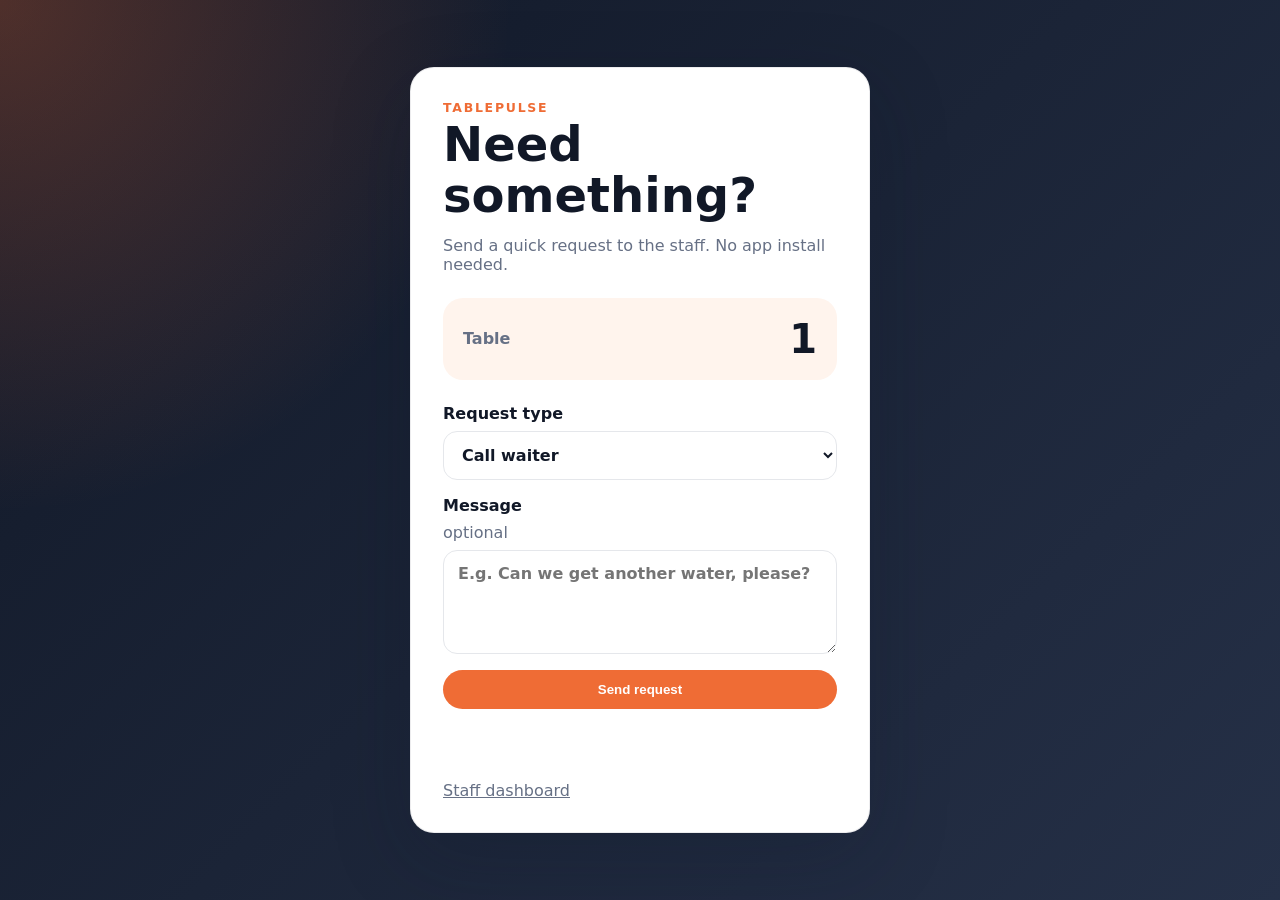
==== public/index.html @ edd1ac7f "Initial TablePulse restaurant app" ====
<!doctype html>
<html lang="en">
<head>
  <meta charset="utf-8">
  <meta name="viewport" content="width=device-width, initial-scale=1">
  <title>TablePulse · Guest request</title>
  <link rel="stylesheet" href="styles.css">
</head>
<body class="guest-shell">
  <main class="card guest-card">
    <div class="eyebrow">TablePulse</div>
    <h1>Need something?</h1>
    <p class="muted">Send a quick request to the staff. No app install needed.</p>

    <section class="table-banner">
      <span>Table</span>
      <strong id="tableNumber">—</strong>
    </section>

    <form id="ticketForm" class="stack">
      <label>
        Request type
        <select id="type" required>
          <option value="service">Call waiter</option>
          <option value="payment">Ask for bill</option>
          <option value="cleaning">Clean table</option>
          <option value="order_issue">Order issue</option>
          <option value="feedback">Feedback</option>
        </select>
      </label>

      <label>
        Message <span class="optional">optional</span>
        <textarea id="message" rows="4" placeholder="E.g. Can we get another water, please?"></textarea>
      </label>

      <button class="primary" type="submit">Send request</button>
    </form>

    <p id="notice" class="notice" role="status"></p>
    <a class="dashboard-link" href="dashboard.html">Staff dashboard</a>
  </main>

  <script src="app.js"></script>
  <script>TablePulse.initGuest();</script>
</body>
</html>
---- public/styles.css ----
:root {
  --bg: #111827;
  --card: #ffffff;
  --ink: #111827;
  --muted: #667085;
  --line: #e5e7eb;
  --brand: #ef6c35;
  --brand-dark: #d85722;
  --ok: #0f9f6e;
  --warn: #b7791f;
  --shadow: 0 24px 80px rgba(15, 23, 42, 0.22);
  font-family: Inter, ui-sans-serif, system-ui, -apple-system, BlinkMacSystemFont, "Segoe UI", sans-serif;
}

* { box-sizing: border-box; }
body { margin: 0; color: var(--ink); background: #f6f7fb; }
.guest-shell {
  min-height: 100vh;
  display: grid;
  place-items: center;
  padding: 24px;
  background:
    radial-gradient(circle at top left, rgba(239, 108, 53, .28), transparent 32rem),
    linear-gradient(135deg, #111827, #253047);
}
.card, .panel {
  background: var(--card);
  border: 1px solid rgba(17, 24, 39, .08);
  border-radius: 24px;
  box-shadow: var(--shadow);
}
.guest-card { width: min(100%, 460px); padding: 32px; }
.eyebrow { color: var(--brand); font-size: .78rem; font-weight: 800; letter-spacing: .14em; text-transform: uppercase; }
h1, h2 { margin: .25rem 0 .75rem; line-height: 1.05; }
h1 { font-size: clamp(2rem, 5vw, 3rem); }
h2 { font-size: 1.2rem; }
.muted { color: var(--muted); }
.stack { display: grid; gap: 16px; }
label { display: grid; gap: 8px; font-weight: 700; }
.optional { color: var(--muted); font-weight: 500; }
input, select, textarea {
  width: 100%; border: 1px solid var(--line); border-radius: 14px; padding: 13px 14px;
  font: inherit; background: #fff; color: var(--ink);
}
textarea { resize: vertical; }
button {
  border: 0; border-radius: 999px; padding: 12px 18px; font-weight: 800; cursor: pointer;
  transition: transform .14s ease, filter .14s ease;
}
button:hover { transform: translateY(-1px); filter: brightness(.98); }
.primary { background: var(--brand); color: white; width: 100%; }
.secondary { background: #eef2f7; color: #172033; }
.table-banner {
  margin: 24px 0; padding: 18px 20px; border-radius: 20px; background: #fff4ed;
  display: flex; align-items: center; justify-content: space-between;
}
.table-banner span { color: var(--muted); font-weight: 700; }
.table-banner strong { font-size: 2.5rem; }
.notice { min-height: 1.5rem; font-weight: 700; }
.notice.ok { color: var(--ok); }
.notice.error { color: #c81e1e; }
.dashboard-link { display: inline-block; margin-top: 16px; color: var(--muted); }
.topbar {
  display: flex; justify-content: space-between; gap: 16px; align-items: center; padding: 28px;
  background: #fff; border-bottom: 1px solid var(--line);
}
.actions { display: flex; gap: 10px; flex-wrap: wrap; }
.dashboard-grid {
  display: grid; grid-template-columns: 320px 1fr; gap: 20px; padding: 24px; max-width: 1180px; margin: 0 auto;
}
.panel { padding: 22px; box-shadow: 0 12px 30px rgba(15, 23, 42, .08); }
.stats-panel, .qr-panel { align-self: start; }
.qr-panel { grid-column: 1; }
.queue-panel { grid-row: 1 / span 2; grid-column: 2; }
.stats { display: grid; grid-template-columns: repeat(3, 1fr); gap: 10px; margin: 18px 0; }
.stats div { background: #f8fafc; border-radius: 16px; padding: 14px; }
.stats strong { display: block; font-size: 1.8rem; }
.stats span { color: var(--muted); font-size: .86rem; }
.filter-label { margin-top: 14px; }
.inline-form { display: flex; gap: 10px; }
.inline-form input { max-width: 110px; }
.link-box { display: block; margin-top: 14px; padding: 12px; background: #111827; color: #e5e7eb; border-radius: 12px; white-space: normal; word-break: break-all; }
.section-head { display: flex; justify-content: space-between; align-items: center; gap: 12px; }
.pill { border-radius: 999px; padding: 6px 10px; background: #fef3c7; color: #92400e; font-size: .82rem; font-weight: 800; }
.pill.online { background: #d1fae5; color: #065f46; }
.ticket-list { display: grid; gap: 12px; margin-top: 16px; }
.ticket {
  border: 1px solid var(--line); border-radius: 18px; padding: 16px;
  display: grid; grid-template-columns: 1fr auto; gap: 12px; align-items: center;
}
.ticket h3 { margin: 0 0 6px; }
.ticket p { margin: 0; color: var(--muted); }
.ticket-meta { display: flex; gap: 8px; flex-wrap: wrap; margin-top: 10px; }
.tag { border-radius: 999px; padding: 4px 8px; background: #eef2f7; font-size: .8rem; font-weight: 700; }
.tag.new { background: #fee2e2; color: #991b1b; }
.tag.doing { background: #fef3c7; color: #92400e; }
.tag.done { background: #d1fae5; color: #065f46; }
.ticket-actions { display: flex; gap: 8px; flex-wrap: wrap; justify-content: flex-end; }
.empty { text-align: center; color: var(--muted); padding: 32px; }
@media (max-width: 820px) {
  .topbar, .dashboard-grid { display: block; }
  .panel { margin: 16px; }
  .topbar .actions { margin-top: 16px; }
  .ticket { grid-template-columns: 1fr; }
  .ticket-actions { justify-content: flex-start; }
}
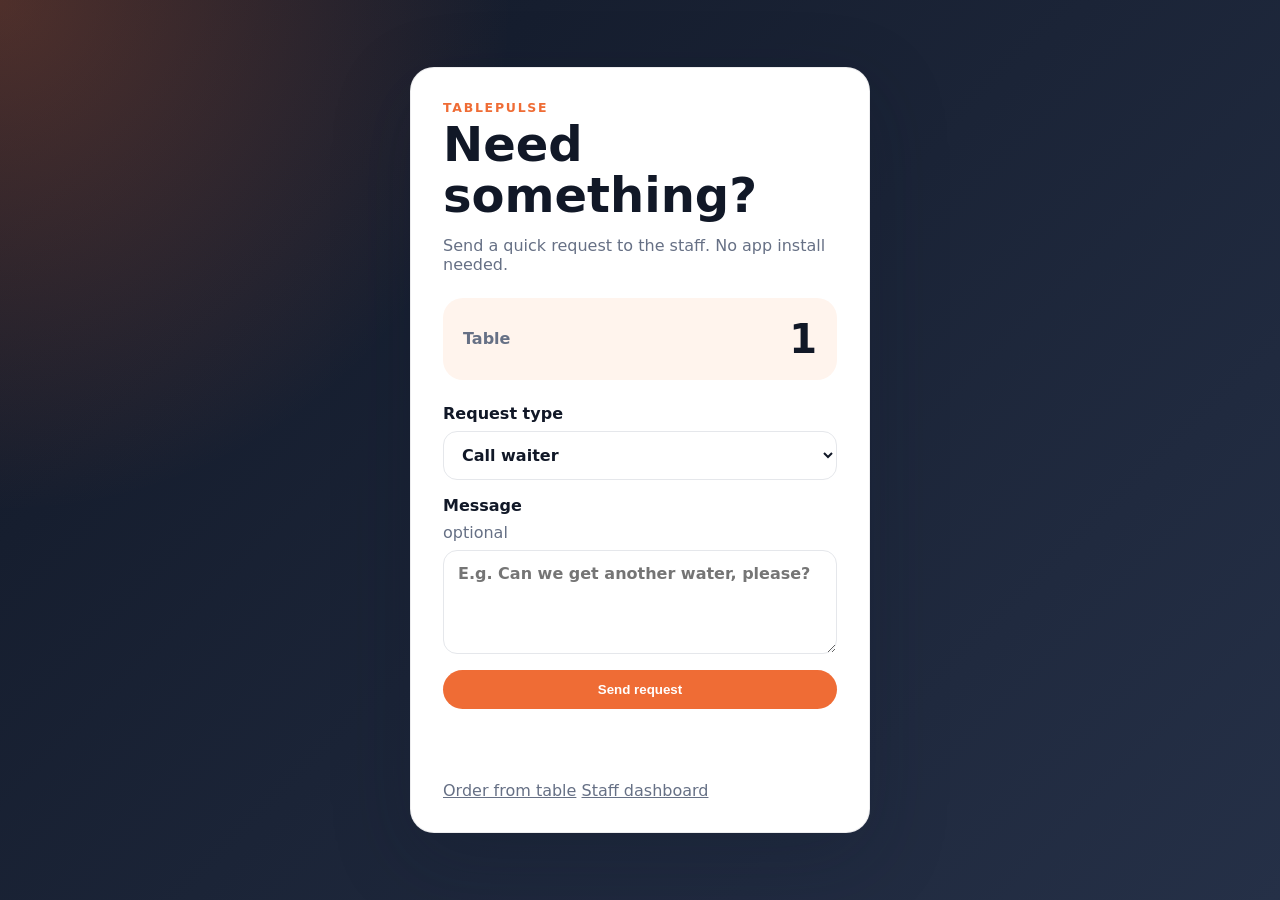
==== commit 36b9ed44: "Add table ordering prototype with Dotypos connector" ====
--- a/public/index.html
+++ b/public/index.html
@@ -38,10 +38,14 @@
     </form>
 
     <p id="notice" class="notice" role="status"></p>
+    <a class="dashboard-link" id="orderLink" href="order.html">Order from table</a>
     <a class="dashboard-link" href="dashboard.html">Staff dashboard</a>
   </main>
 
   <script src="app.js"></script>
-  <script>TablePulse.initGuest();</script>
+  <script>
+    TablePulse.initGuest();
+    document.getElementById('orderLink').href = `order.html${window.location.search || '?t=1'}`;
+  </script>
 </body>
 </html>
--- a/public/styles.css
+++ b/public/styles.css
@@ -54,6 +54,7 @@
   margin: 24px 0; padding: 18px 20px; border-radius: 20px; background: #fff4ed;
   display: flex; align-items: center; justify-content: space-between;
 }
+.table-banner.compact { margin: 0; min-width: 150px; }
 .table-banner span { color: var(--muted); font-weight: 700; }
 .table-banner strong { font-size: 2.5rem; }
 .notice { min-height: 1.5rem; font-weight: 700; }
@@ -97,10 +98,38 @@
 .tag.done { background: #d1fae5; color: #065f46; }
 .ticket-actions { display: flex; gap: 8px; flex-wrap: wrap; justify-content: flex-end; }
 .empty { text-align: center; color: var(--muted); padding: 32px; }
+.empty.small { padding: 12px; }
+.order-shell { background: #f6f7fb; min-height: 100vh; }
+.order-hero {
+  display: flex; justify-content: space-between; gap: 18px; align-items: center;
+  padding: 32px; max-width: 1180px; margin: 0 auto;
+}
+.order-layout {
+  display: grid; grid-template-columns: 1fr 360px; gap: 20px; padding: 0 24px 24px; max-width: 1180px; margin: 0 auto;
+}
+.category-tabs { display: flex; gap: 8px; flex-wrap: wrap; margin: 16px 0; }
+.category-tab { background: #eef2f7; color: #172033; }
+.category-tab.active { background: var(--brand); color: #fff; }
+.menu-list { display: grid; gap: 12px; }
+.menu-item {
+  border: 1px solid var(--line); border-radius: 18px; padding: 16px;
+  display: flex; justify-content: space-between; gap: 16px; align-items: center;
+}
+.menu-item h3 { margin: 0 0 4px; }
+.menu-item p { margin: 0 0 8px; color: var(--muted); }
+.cart-panel { position: sticky; top: 18px; align-self: start; }
+.cart-list { display: grid; gap: 10px; margin: 12px 0; }
+.cart-line { display: flex; justify-content: space-between; gap: 12px; padding: 12px; border-radius: 14px; background: #f8fafc; }
+.cart-line span { display: block; color: var(--muted); font-size: .9rem; }
+.qty-controls { display: flex; gap: 6px; align-items: center; }
+.qty-controls button { padding: 8px 11px; }
+.cart-total { display: flex; justify-content: space-between; align-items: center; margin: 16px 0; font-size: 1.1rem; }
 @media (max-width: 820px) {
-  .topbar, .dashboard-grid { display: block; }
+  .topbar, .dashboard-grid, .order-hero, .order-layout { display: block; }
   .panel { margin: 16px; }
   .topbar .actions { margin-top: 16px; }
   .ticket { grid-template-columns: 1fr; }
   .ticket-actions { justify-content: flex-start; }
+  .cart-panel { position: static; }
+  .menu-item { align-items: flex-start; }
 }
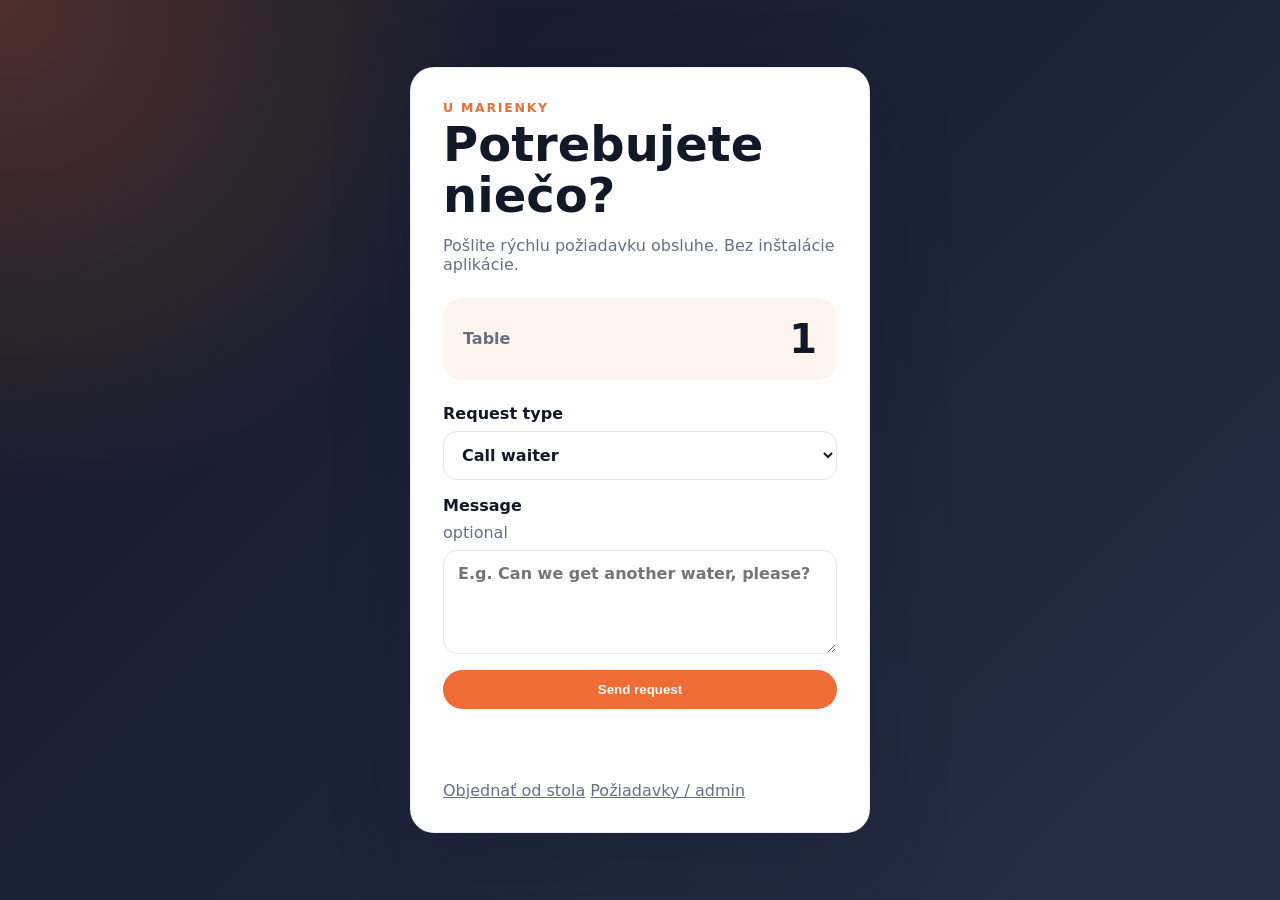
==== commit e0e56b2e: "Brand module for U Marienky" ====
--- a/public/index.html
+++ b/public/index.html
@@ -3,14 +3,14 @@
 <head>
   <meta charset="utf-8">
   <meta name="viewport" content="width=device-width, initial-scale=1">
-  <title>TablePulse · Guest request</title>
+  <title>U Marienky · Požiadavka od stola</title>
   <link rel="stylesheet" href="styles.css">
 </head>
 <body class="guest-shell">
   <main class="card guest-card">
-    <div class="eyebrow">TablePulse</div>
-    <h1>Need something?</h1>
-    <p class="muted">Send a quick request to the staff. No app install needed.</p>
+    <div class="eyebrow">U Marienky</div>
+    <h1>Potrebujete niečo?</h1>
+    <p class="muted">Pošlite rýchlu požiadavku obsluhe. Bez inštalácie aplikácie.</p>
 
     <section class="table-banner">
       <span>Table</span>
@@ -38,8 +38,8 @@
     </form>
 
     <p id="notice" class="notice" role="status"></p>
-    <a class="dashboard-link" id="orderLink" href="order.html">Order from table</a>
-    <a class="dashboard-link" href="dashboard.html">Staff dashboard</a>
+    <a class="dashboard-link" id="orderLink" href="order.html">Objednať od stola</a>
+    <a class="dashboard-link" href="dashboard.html">Požiadavky / admin</a>
   </main>
 
   <script src="app.js"></script>
--- a/public/styles.css
+++ b/public/styles.css
@@ -50,6 +50,7 @@
 button:hover { transform: translateY(-1px); filter: brightness(.98); }
 .primary { background: var(--brand); color: white; width: 100%; }
 .secondary { background: #eef2f7; color: #172033; }
+.button-link { display: inline-flex; align-items: center; text-decoration: none; border-radius: 999px; padding: 12px 18px; font-weight: 800; }
 .table-banner {
   margin: 24px 0; padding: 18px 20px; border-radius: 20px; background: #fff4ed;
   display: flex; align-items: center; justify-content: space-between;
@@ -120,16 +121,57 @@
 .cart-panel { position: sticky; top: 18px; align-self: start; }
 .cart-list { display: grid; gap: 10px; margin: 12px 0; }
 .cart-line { display: flex; justify-content: space-between; gap: 12px; padding: 12px; border-radius: 14px; background: #f8fafc; }
+.cart-line-main { flex: 1; min-width: 0; }
 .cart-line span { display: block; color: var(--muted); font-size: .9rem; }
-.qty-controls { display: flex; gap: 6px; align-items: center; }
+.item-note-label { margin-top: 10px; font-size: .82rem; color: var(--muted); font-weight: 700; }
+.item-note { margin-top: 5px; padding: 9px 10px; border-radius: 10px; font-size: .92rem; }
+.qty-controls { display: flex; gap: 6px; align-items: flex-start; }
 .qty-controls button { padding: 8px 11px; }
 .cart-total { display: flex; justify-content: space-between; align-items: center; margin: 16px 0; font-size: 1.1rem; }
+.confirmation-panel { margin-top: 16px; padding: 16px; border-radius: 18px; background: #ecfdf5; border: 1px solid #a7f3d0; }
+.confirmation-panel h3 { margin: 0 0 6px; }
+.confirmation-panel p { margin: 0 0 12px; color: #065f46; }
+.small-print { font-size: .85rem; margin-top: 14px; }
+.config-layout { display: grid; grid-template-columns: repeat(2, minmax(0, 1fr)); gap: 20px; padding: 24px; max-width: 1180px; margin: 0 auto; }
+.wide-panel { grid-column: 1 / -1; }
+.health-list { display: grid; gap: 10px; margin: 16px 0 0; }
+.health-list div { display: flex; justify-content: space-between; gap: 12px; padding: 10px 0; border-bottom: 1px solid var(--line); }
+.health-list dt { font-weight: 800; }
+.health-list dd { margin: 0; color: var(--muted); }
+.check-grid { display: grid; grid-template-columns: repeat(auto-fit, minmax(180px, 1fr)); gap: 10px; margin-top: 16px; }
+.check-card { display: grid; grid-template-columns: auto 1fr; gap: 8px 10px; align-items: center; padding: 12px; border: 1px solid var(--line); border-radius: 14px; background: #f8fafc; }
+.check-card input { width: auto; }
+.check-card small { grid-column: 2; color: var(--muted); font-weight: 500; }
+.table-map-list { display: grid; gap: 12px; margin-top: 16px; }
+.table-map-row { display: grid; grid-template-columns: 120px 1fr 220px auto; gap: 10px; align-items: end; padding: 12px; border: 1px solid var(--line); border-radius: 16px; background: #f8fafc; }
+.qr-layout { display: grid; grid-template-columns: 340px 1fr; gap: 20px; padding: 24px; max-width: 1240px; margin: 0 auto; }
+.qr-print-sheet { display: grid; grid-template-columns: repeat(auto-fit, minmax(260px, 1fr)); gap: 18px; }
+.qr-card { background: #fff; border: 1px solid var(--line); border-radius: 24px; padding: 22px; text-align: center; box-shadow: 0 12px 30px rgba(15, 23, 42, .08); page-break-inside: avoid; }
+.qr-brand { color: var(--brand); font-size: .75rem; font-weight: 900; letter-spacing: .16em; text-transform: uppercase; }
+.qr-card h2 { font-size: 1.8rem; margin: 8px 0; }
+.qr-card p { color: var(--muted); margin: 0 0 16px; }
+.qr-code { display: grid; place-items: center; margin: 12px auto; }
+.qr-code svg { width: 190px; height: 190px; }
+.qr-card strong { display: block; font-size: 1.2rem; margin-top: 10px; }
+.qr-card small { display: block; color: var(--muted); margin-top: 10px; word-break: break-all; font-size: .72rem; }
+.print-button { width: auto; }
+@media print {
+  body { background: #fff; }
+  .no-print { display: none !important; }
+  .qr-layout { display: block; padding: 0; margin: 0; max-width: none; }
+  .qr-print-sheet { grid-template-columns: repeat(2, 1fr); gap: 12mm; }
+  .qr-card { box-shadow: none; border: 1px solid #111; border-radius: 8mm; padding: 10mm; }
+}
 @media (max-width: 820px) {
-  .topbar, .dashboard-grid, .order-hero, .order-layout { display: block; }
+  .topbar, .dashboard-grid, .order-hero, .order-layout, .config-layout, .qr-layout { display: block; }
   .panel { margin: 16px; }
   .topbar .actions { margin-top: 16px; }
   .ticket { grid-template-columns: 1fr; }
   .ticket-actions { justify-content: flex-start; }
   .cart-panel { position: static; }
   .menu-item { align-items: flex-start; }
+  .cart-line { display: block; }
+  .qty-controls { margin-top: 10px; }
+  .table-map-row { display: block; }
+  .table-map-row label, .table-map-row button { margin-top: 10px; }
 }
